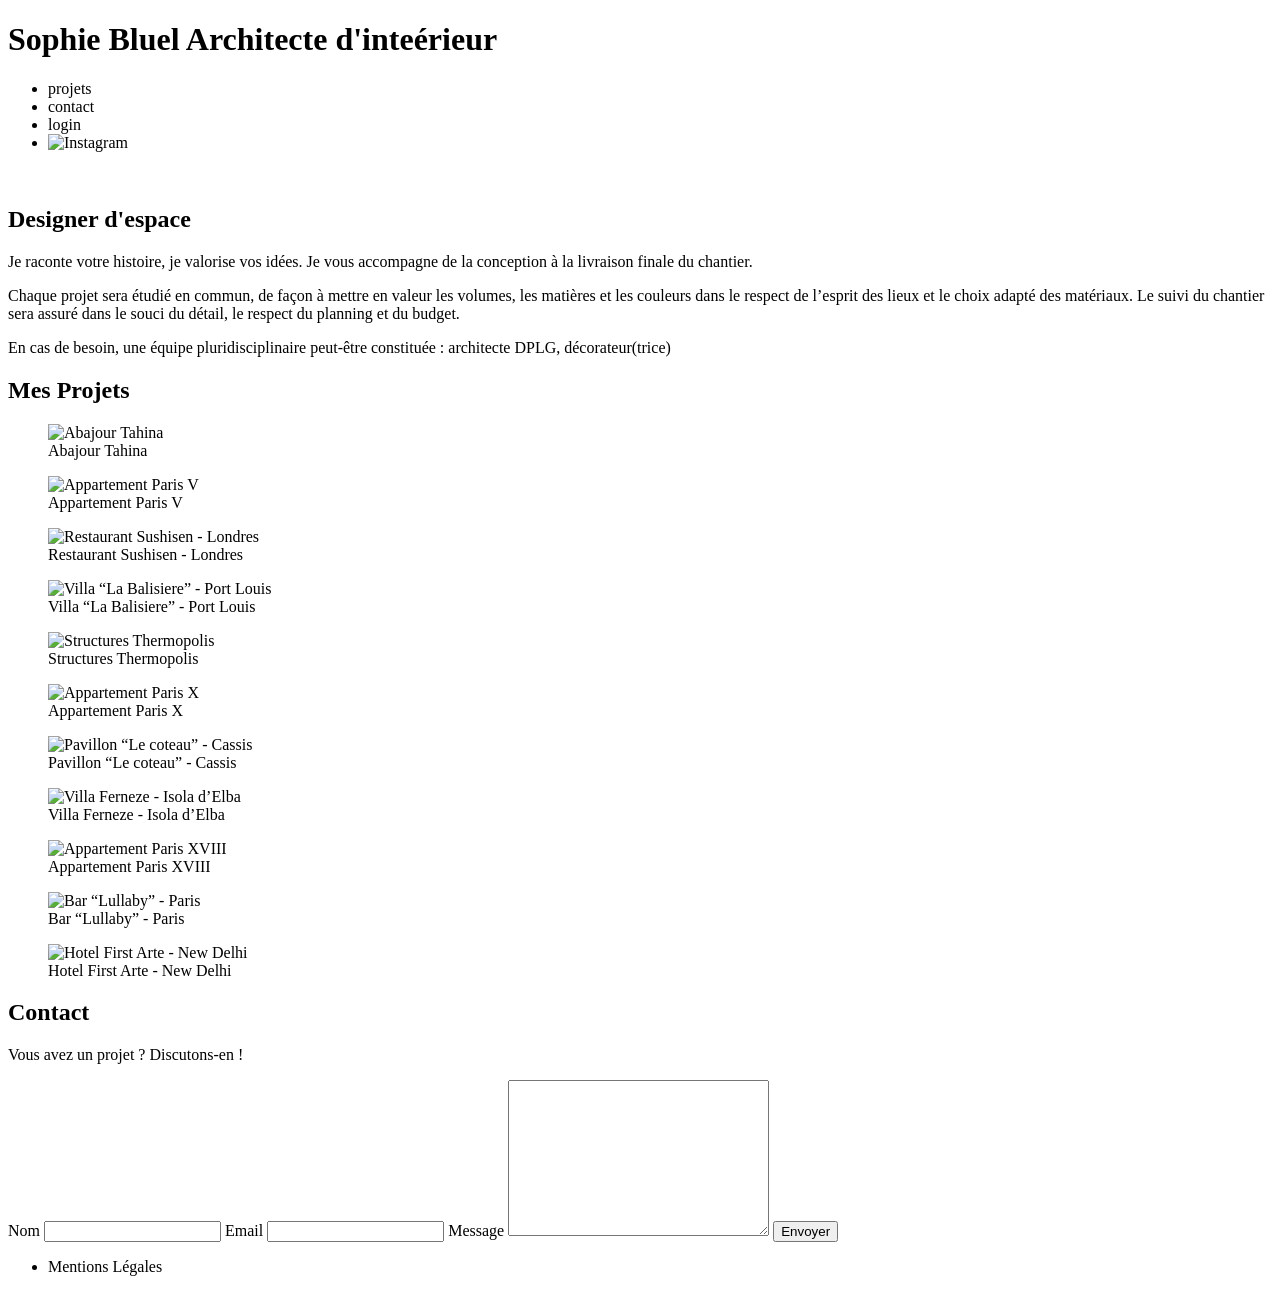
==== FrontEnd/index.html @ 28948b7d "portfolio" ====
<!DOCTYPE html>
<html lang="fr">

<head>
	<meta charset="UTF-8">
	<title>Sophie Bluel - Architecte d'intérieur</title>
	<meta name="viewport" content="width=device-width, initial-scale=1.0">
	<link rel="preconnect" href="https://fonts.googleapis.com">
	<link rel="preconnect" href="https://fonts.gstatic.com" crossorigin>
	<link href="https://fonts.googleapis.com/css2?family=Syne:wght@700;800&family=Work+Sans&display=swap"
		rel="stylesheet">
	<meta name="description" content="">
	<link rel="stylesheet" href="./assets/style.css">
</head>

<body>
	<header>
		<h1>Sophie Bluel <span>Architecte d'inteérieur</span></h1>
		<nav>
			<ul>
				<li>projets</li>
				<li>contact</li>
				<li>login</li>
				<li><img src="./assets/icons/instagram.png" alt="Instagram"></li>
			</ul>
		</nav>
	</header>
	<main>
		<section id="introduction">
			<figure>
				<img src="./assets/images/sophie-bluel.png" alt="">
			</figure>
			<article>
				<h2>Designer d'espace</h2>
				<p>Je raconte votre histoire, je valorise vos idées. Je vous accompagne de la conception à la livraison
					finale du chantier.</p>
				<p>Chaque projet sera étudié en commun, de façon à mettre en valeur les volumes, les matières et les
					couleurs dans le respect de l’esprit des lieux et le choix adapté des matériaux. Le suivi du
					chantier sera assuré dans le souci du détail, le respect du planning et du budget.</p>
				<p>En cas de besoin, une équipe pluridisciplinaire peut-être constituée : architecte DPLG,
					décorateur(trice)</p>
			</article>
		</section>
		<section id="portfolio">
			<h2>Mes Projets</h2>
			<div class="gallery">
				<figure>
					<img src="assets/images/abajour-tahina.png" alt="Abajour Tahina">
					<figcaption>Abajour Tahina</figcaption>
				</figure>
				<figure>
					<img src="assets/images/appartement-paris-v.png" alt="Appartement Paris V">
					<figcaption>Appartement Paris V</figcaption>
				</figure>
				<figure>
					<img src="assets/images/restaurant-sushisen-londres.png" alt="Restaurant Sushisen - Londres">
					<figcaption>Restaurant Sushisen - Londres</figcaption>
				</figure>
				<figure>
					<img src="assets/images/la-balisiere.png" alt="Villa “La Balisiere” - Port Louis">
					<figcaption>Villa “La Balisiere” - Port Louis</figcaption>
				</figure>
				<figure>
					<img src="assets/images/structures-thermopolis.png" alt="Structures Thermopolis">
					<figcaption>Structures Thermopolis</figcaption>
				</figure>
				<figure>
					<img src="assets/images/appartement-paris-x.png" alt="Appartement Paris X">
					<figcaption>Appartement Paris X</figcaption>
				</figure>
				<figure>
					<img src="assets/images/le-coteau-cassis.png" alt="Pavillon “Le coteau” - Cassis">
					<figcaption>Pavillon “Le coteau” - Cassis</figcaption>
				</figure>
				<figure>
					<img src="assets/images/villa-ferneze.png" alt="Villa Ferneze - Isola d’Elba">
					<figcaption>Villa Ferneze - Isola d’Elba</figcaption>
				</figure>
				<figure>
					<img src="assets/images/appartement-paris-xviii.png" alt="Appartement Paris XVIII">
					<figcaption>Appartement Paris XVIII</figcaption>
				</figure>
				<figure>
					<img src="assets/images/bar-lullaby-paris.png" alt="Bar “Lullaby” - Paris">
					<figcaption>Bar “Lullaby” - Paris</figcaption>
				</figure>
				<figure>
					<img src="assets/images/hotel-first-arte-new-delhi.png" alt="Hotel First Arte - New Delhi">
					<figcaption>Hotel First Arte - New Delhi</figcaption>
				</figure>
			</div>
		</section>
		<section id="contact">
			<h2>Contact</h2>
			<p>Vous avez un projet ? Discutons-en !</p>
			<form action="#" method="post">
				<label for="name">Nom</label>
				<input type="text" name="name" id="name">
				<label for="email">Email</label>
				<input type="email" name="email" id="email">
				<label for="message">Message</label>
				<textarea name="message" id="message" cols="30" rows="10"></textarea>
				<input type="submit" value="Envoyer">
			</form>
		</section>
	</main>

	<footer>
		<nav>
			<ul>
				<li>Mentions Légales</li>
			</ul>
		</nav>
	</footer>
</body>

</html>
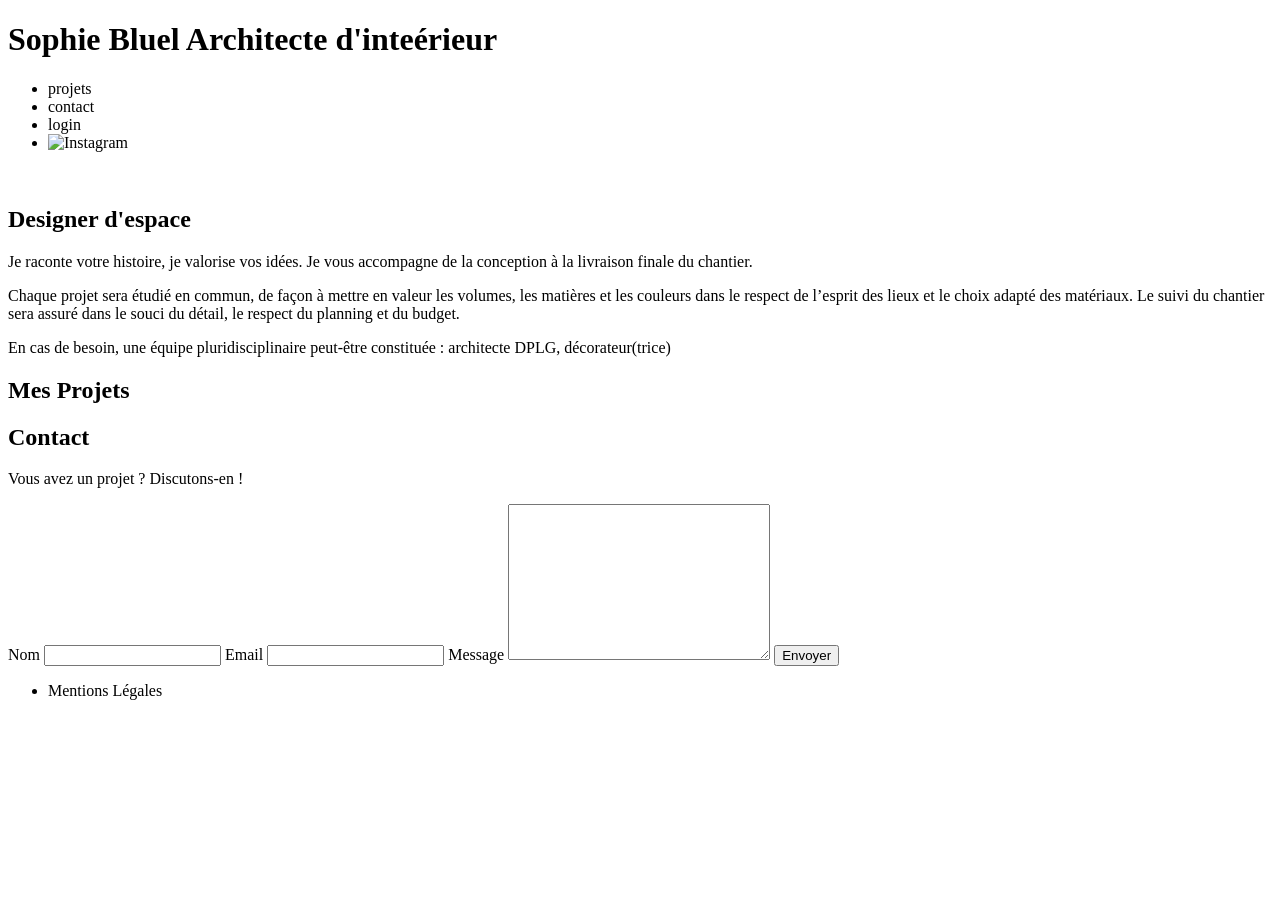
==== commit e576a695: "fetch" ====
--- a/FrontEnd/index.html
+++ b/FrontEnd/index.html
@@ -11,6 +11,7 @@
 		rel="stylesheet">
 	<meta name="description" content="">
 	<link rel="stylesheet" href="./assets/style.css">
+	<script src="galerie.js"></script>
 </head>
 
 <body>
@@ -44,7 +45,8 @@
 		<section id="portfolio">
 			<h2>Mes Projets</h2>
 			<div class="gallery">
-				<figure>
+
+				<!--<figure>
 					<img src="assets/images/abajour-tahina.png" alt="Abajour Tahina">
 					<figcaption>Abajour Tahina</figcaption>
 				</figure>
@@ -87,7 +89,8 @@
 				<figure>
 					<img src="assets/images/hotel-first-arte-new-delhi.png" alt="Hotel First Arte - New Delhi">
 					<figcaption>Hotel First Arte - New Delhi</figcaption>
-				</figure>
+				</figure>-->
+
 			</div>
 		</section>
 		<section id="contact">
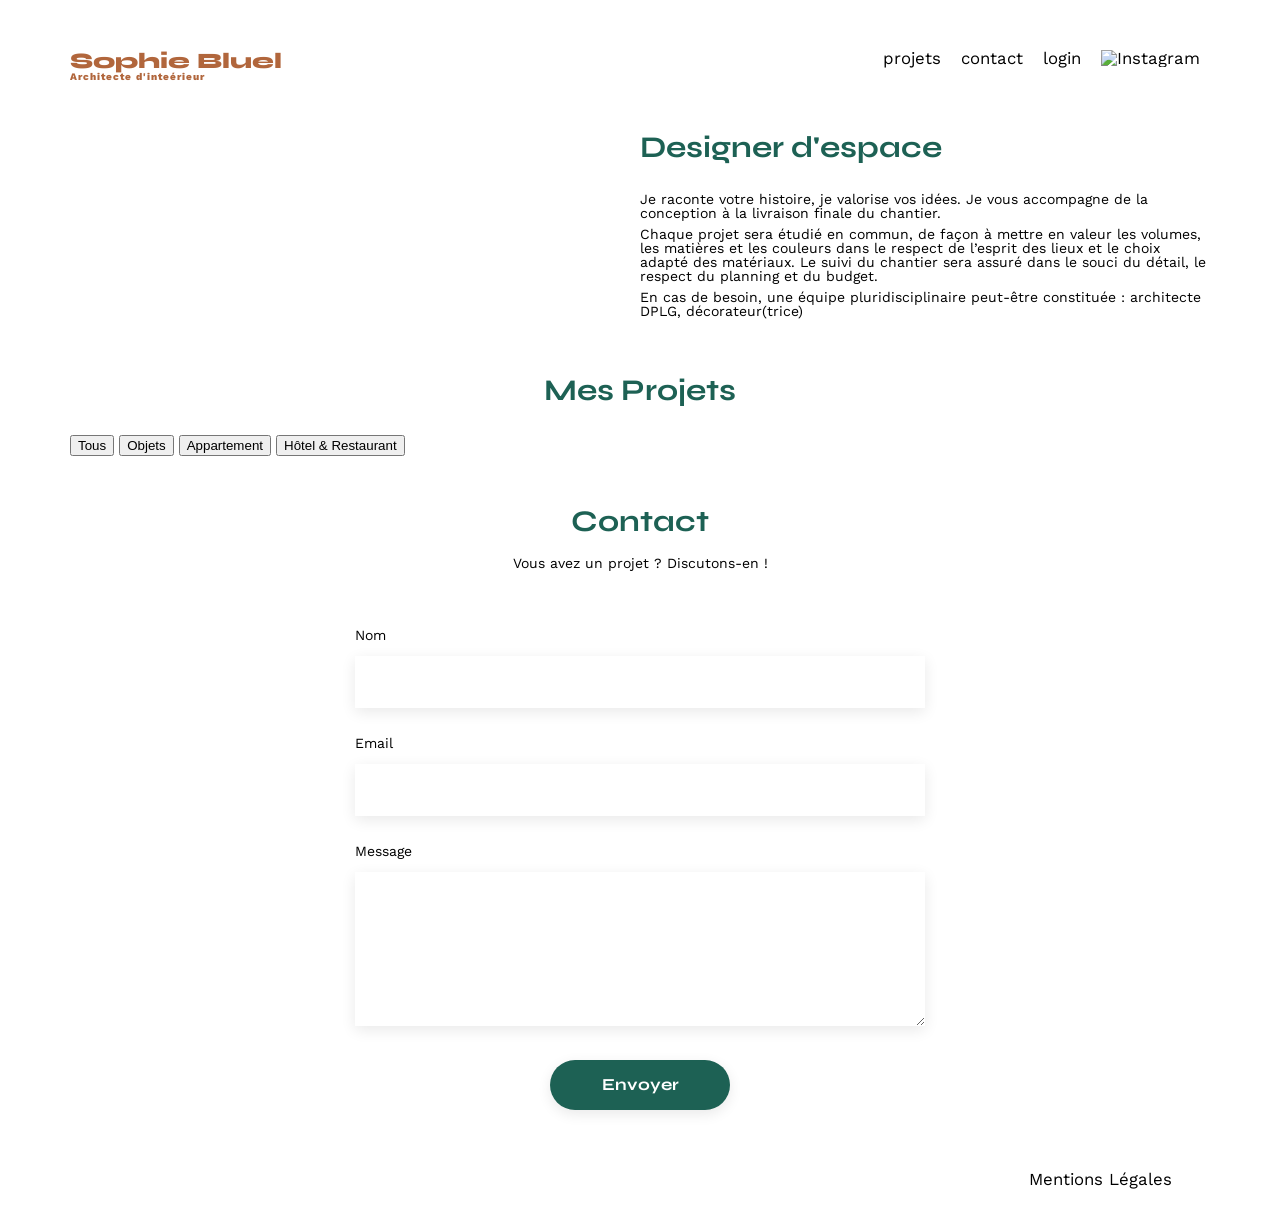
==== commit 4be1c43f: "button" ====
--- a/FrontEnd/index.html
+++ b/FrontEnd/index.html
@@ -44,6 +44,14 @@
 		</section>
 		<section id="portfolio">
 			<h2>Mes Projets</h2>
+			<div id="filters">
+				<button class="filter-btn active" data-filter="all">Tous</button>
+				<button class="filter-btn" data-filter="objets">Objets</button>
+				<button class="filter-btn" data-filter="appartement">Appartement</button>
+				<button class="filter-btn" data-filter="hotel">Hôtel &amp; Restaurant</button>
+			</div>
+
+
 			<div class="gallery">
 
 				<!--<figure>
--- a/FrontEnd/assets/style.css
+++ b/FrontEnd/assets/style.css
@@ -0,0 +1,311 @@
+/* http://meyerweb.com/eric/tools/css/reset/
+   v2.0 | 20110126
+   License: none (public domain)
+*/
+
+html,
+body,
+div,
+span,
+applet,
+object,
+iframe,
+h1,
+h2,
+h3,
+h4,
+h5,
+h6,
+p,
+blockquote,
+pre,
+a,
+abbr,
+acronym,
+address,
+big,
+cite,
+code,
+del,
+dfn,
+em,
+img,
+ins,
+kbd,
+q,
+s,
+samp,
+small,
+strike,
+strong,
+sub,
+sup,
+tt,
+var,
+b,
+u,
+i,
+center,
+dl,
+dt,
+dd,
+ol,
+ul,
+li,
+fieldset,
+form,
+label,
+legend,
+table,
+caption,
+tbody,
+tfoot,
+thead,
+tr,
+th,
+td,
+article,
+aside,
+canvas,
+details,
+embed,
+figure,
+figcaption,
+footer,
+header,
+hgroup,
+menu,
+nav,
+output,
+ruby,
+section,
+summary,
+time,
+mark,
+audio,
+video {
+	margin: 0;
+	padding: 0;
+	border: 0;
+	font-size: 100%;
+	font: inherit;
+	vertical-align: baseline;
+}
+
+/* HTML5 display-role reset for older browsers */
+article,
+aside,
+details,
+figcaption,
+figure,
+footer,
+header,
+hgroup,
+menu,
+nav,
+section {
+	display: block;
+}
+
+body {
+	line-height: 1;
+}
+
+ol,
+ul {
+	list-style: none;
+}
+
+blockquote,
+q {
+	quotes: none;
+}
+
+blockquote:before,
+blockquote:after,
+q:before,
+q:after {
+	content: '';
+	content: none;
+}
+
+table {
+	border-collapse: collapse;
+	border-spacing: 0;
+}
+
+/** end reset css**/
+body {
+	max-width: 1140px;
+	margin: auto;
+	font-family: 'Work Sans';
+	font-size: 14px;
+}
+
+header {
+	display: flex;
+	justify-content: space-between;
+	margin: 50px 0
+}
+
+section {
+	margin: 50px 0
+}
+
+h1 {
+	display: flex;
+	flex-direction: column;
+	font-family: 'Syne';
+	font-size: 22px;
+	font-weight: 800;
+	color: #B1663C
+}
+
+h1>span {
+	font-family: 'Work Sans';
+	font-size: 10px;
+	letter-spacing: 0.1em;
+	;
+}
+
+h2 {
+	font-family: 'Syne';
+	font-weight: 700;
+	font-size: 30px;
+	color: #1D6154
+}
+
+nav ul {
+	display: flex;
+	align-items: center;
+	list-style-type: none;
+
+}
+
+nav li {
+	padding: 0 10px;
+	font-size: 1.2em;
+}
+
+li:hover {
+	color: #B1663C;
+}
+
+#introduction {
+	display: flex;
+	align-items: center;
+}
+
+#introduction figure {
+	flex: 1
+}
+
+#introduction img {
+	display: block;
+	margin: auto;
+	width: 80%;
+}
+
+#introduction article {
+	flex: 1
+}
+
+#introduction h2 {
+	margin-bottom: 1em;
+}
+
+#introduction p {
+	margin-bottom: 0.5em;
+}
+
+#portfolio h2 {
+	text-align: center;
+	margin-bottom: 1em;
+}
+
+.filters {
+	display: flex;
+	justify-content: center;
+	padding-bottom: 20px;
+	gap: 10px;
+}
+
+.filters button {
+	border: solid 1px #1D6154;
+	border-radius: 10px;
+	background-color: inherit;
+	color: #1D6154;
+	padding: 3px 10px;
+}
+
+.filters button:hover {
+	background-color: #1D6154;
+	color: white;
+}
+
+.gallery {
+	width: 100%;
+	display: grid;
+	grid-template-columns: 1fr 1fr 1fr;
+	grid-column-gap: 20px;
+	grid-row-gap: 20px;
+}
+
+.gallery img {
+	width: 100%;
+
+}
+
+#contact {
+	width: 50%;
+	margin: auto;
+}
+
+#contact>* {
+	text-align: center;
+
+}
+
+#contact h2 {
+	margin-bottom: 20px;
+}
+
+#contact form {
+	text-align: left;
+	margin-top: 30px;
+	display: flex;
+	flex-direction: column;
+}
+
+#contact input {
+	height: 50px;
+	font-size: 1.2em;
+	border: none;
+	box-shadow: 0px 4px 14px rgba(0, 0, 0, 0.09);
+}
+
+#contact label {
+	margin: 2em 0 1em 0;
+}
+
+#contact textarea {
+	border: none;
+	box-shadow: 0px 4px 14px rgba(0, 0, 0, 0.09);
+}
+
+input[type="submit"] {
+	font-family: 'Syne';
+	font-weight: 700;
+	color: white;
+	background-color: #1D6154;
+	margin: 2em auto;
+	width: 180px;
+	text-align: center;
+	border-radius: 60px;
+}
+
+footer nav ul {
+	display: flex;
+	justify-content: flex-end;
+	margin: 2em
+}
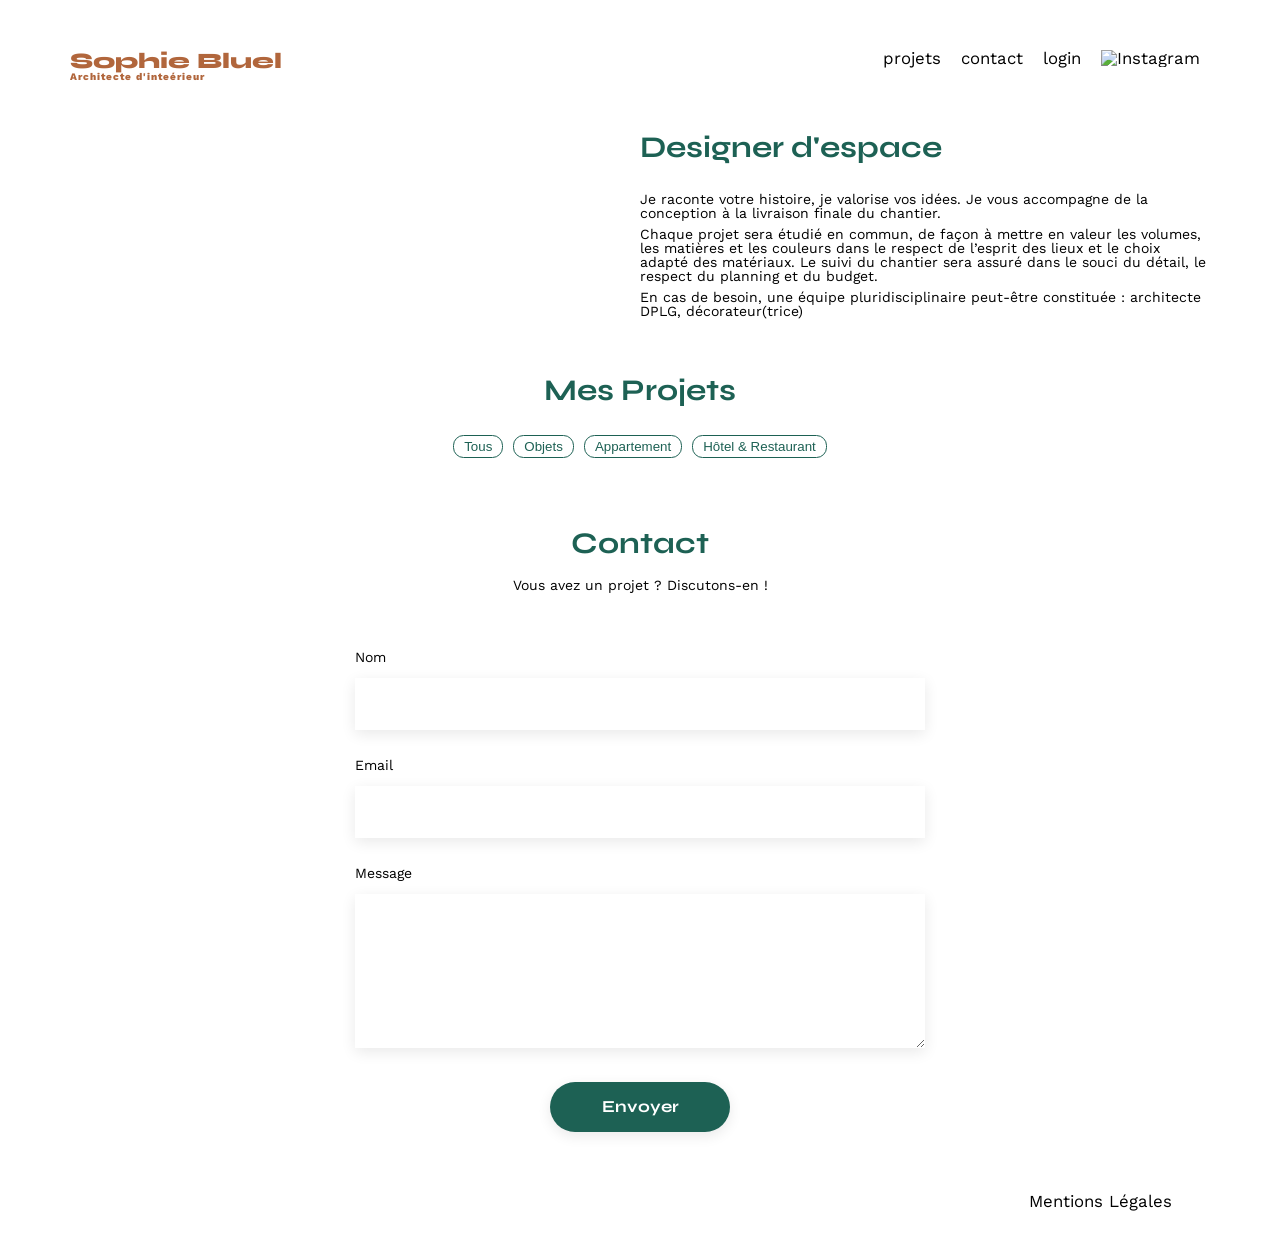
==== commit c174f3c2: "crétaion de div class filter avec boutons" ====
--- a/FrontEnd/index.html
+++ b/FrontEnd/index.html
@@ -24,6 +24,7 @@
 				<li>login</li>
 				<li><img src="./assets/icons/instagram.png" alt="Instagram"></li>
 			</ul>
+
 		</nav>
 	</header>
 	<main>
@@ -44,11 +45,11 @@
 		</section>
 		<section id="portfolio">
 			<h2>Mes Projets</h2>
-			<div id="filters">
-				<button class="filter-btn active" data-filter="all">Tous</button>
-				<button class="filter-btn" data-filter="objets">Objets</button>
-				<button class="filter-btn" data-filter="appartement">Appartement</button>
-				<button class="filter-btn" data-filter="hotel">Hôtel &amp; Restaurant</button>
+			<div class="filters">
+				<button class="filter-tous" data-filter="all">Tous</button>
+				<button class="filter-objets" data-filter="objets">Objets</button>
+				<button class=".filter-appartements" data-filter="appartement">Appartement</button>
+				<button class="filter-hotel-restaurants" data-filter="hotel">Hôtel &amp; Restaurant</button>
 			</div>
 
 
--- a/FrontEnd/assets/style.css
+++ b/FrontEnd/assets/style.css
@@ -232,7 +232,7 @@
 
 .filters button {
 	border: solid 1px #1D6154;
-	border-radius: 10px;
+	border-radius: 10.5px;
 	background-color: inherit;
 	color: #1D6154;
 	padding: 3px 10px;
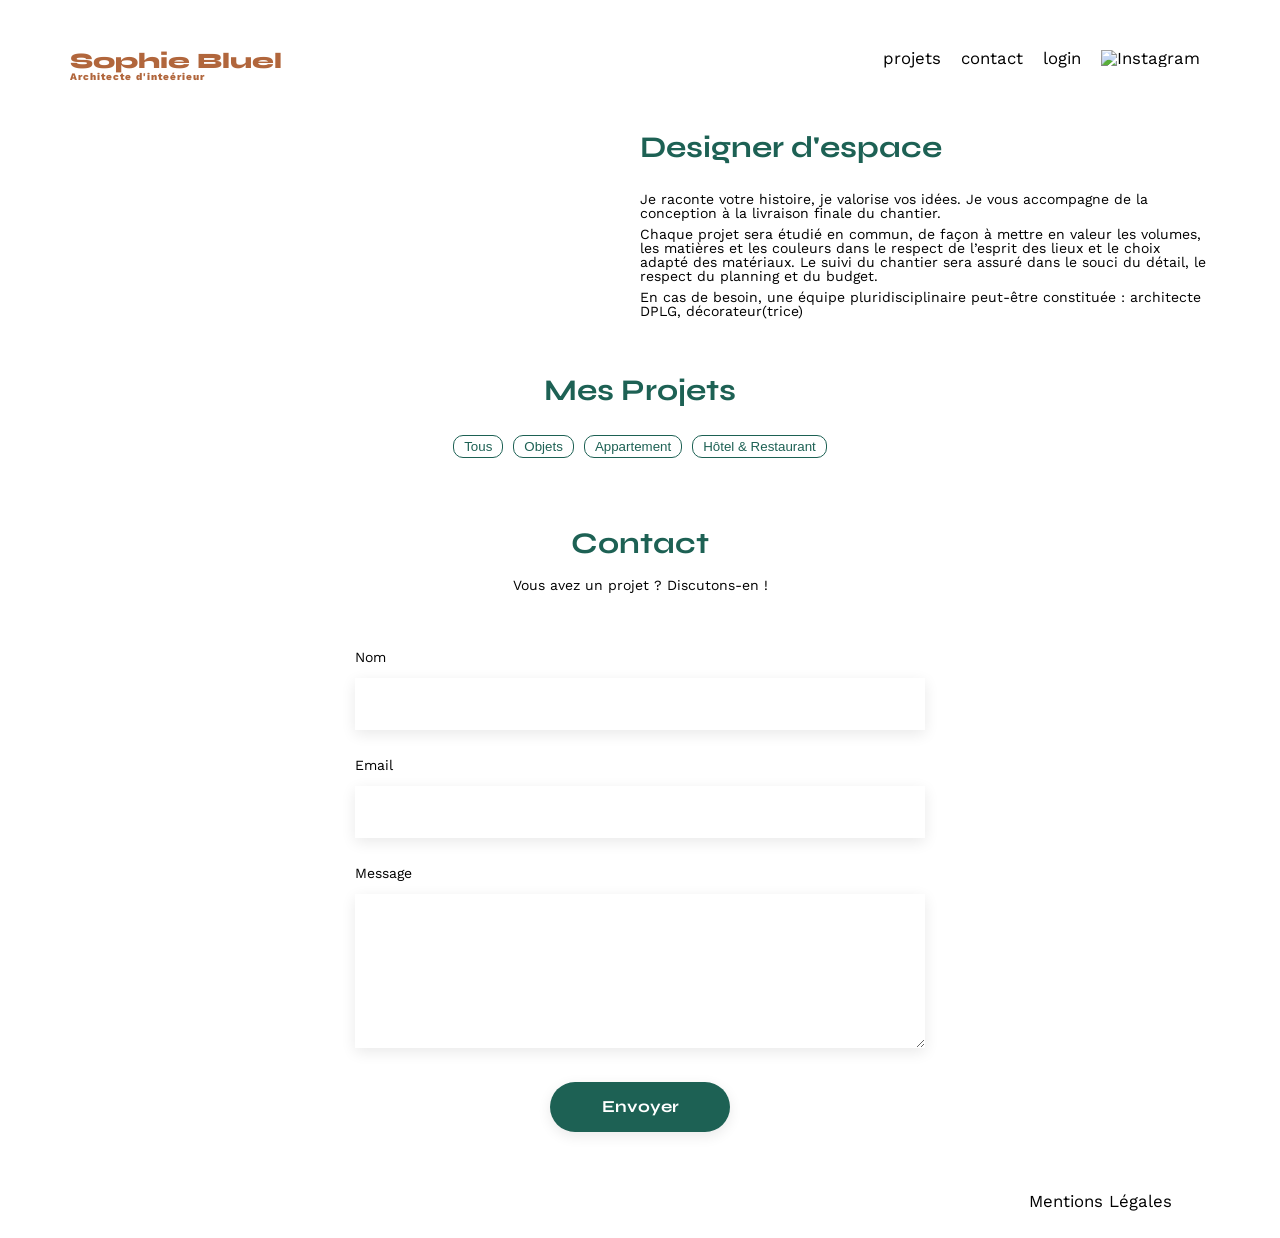
==== commit 6fae56d9: "script" ====
--- a/FrontEnd/index.html
+++ b/FrontEnd/index.html
@@ -118,12 +118,14 @@
 	</main>
 
 	<footer>
+
 		<nav>
 			<ul>
 				<li>Mentions Légales</li>
 			</ul>
 		</nav>
 	</footer>
+	<script src="assets/galerie.js"></script>
 </body>
 
 </html>
--- a/FrontEnd/assets/style.css
+++ b/FrontEnd/assets/style.css
@@ -232,7 +232,7 @@
 
 .filters button {
 	border: solid 1px #1D6154;
-	border-radius: 10.5px;
+	border-radius: 10px;
 	background-color: inherit;
 	color: #1D6154;
 	padding: 3px 10px;
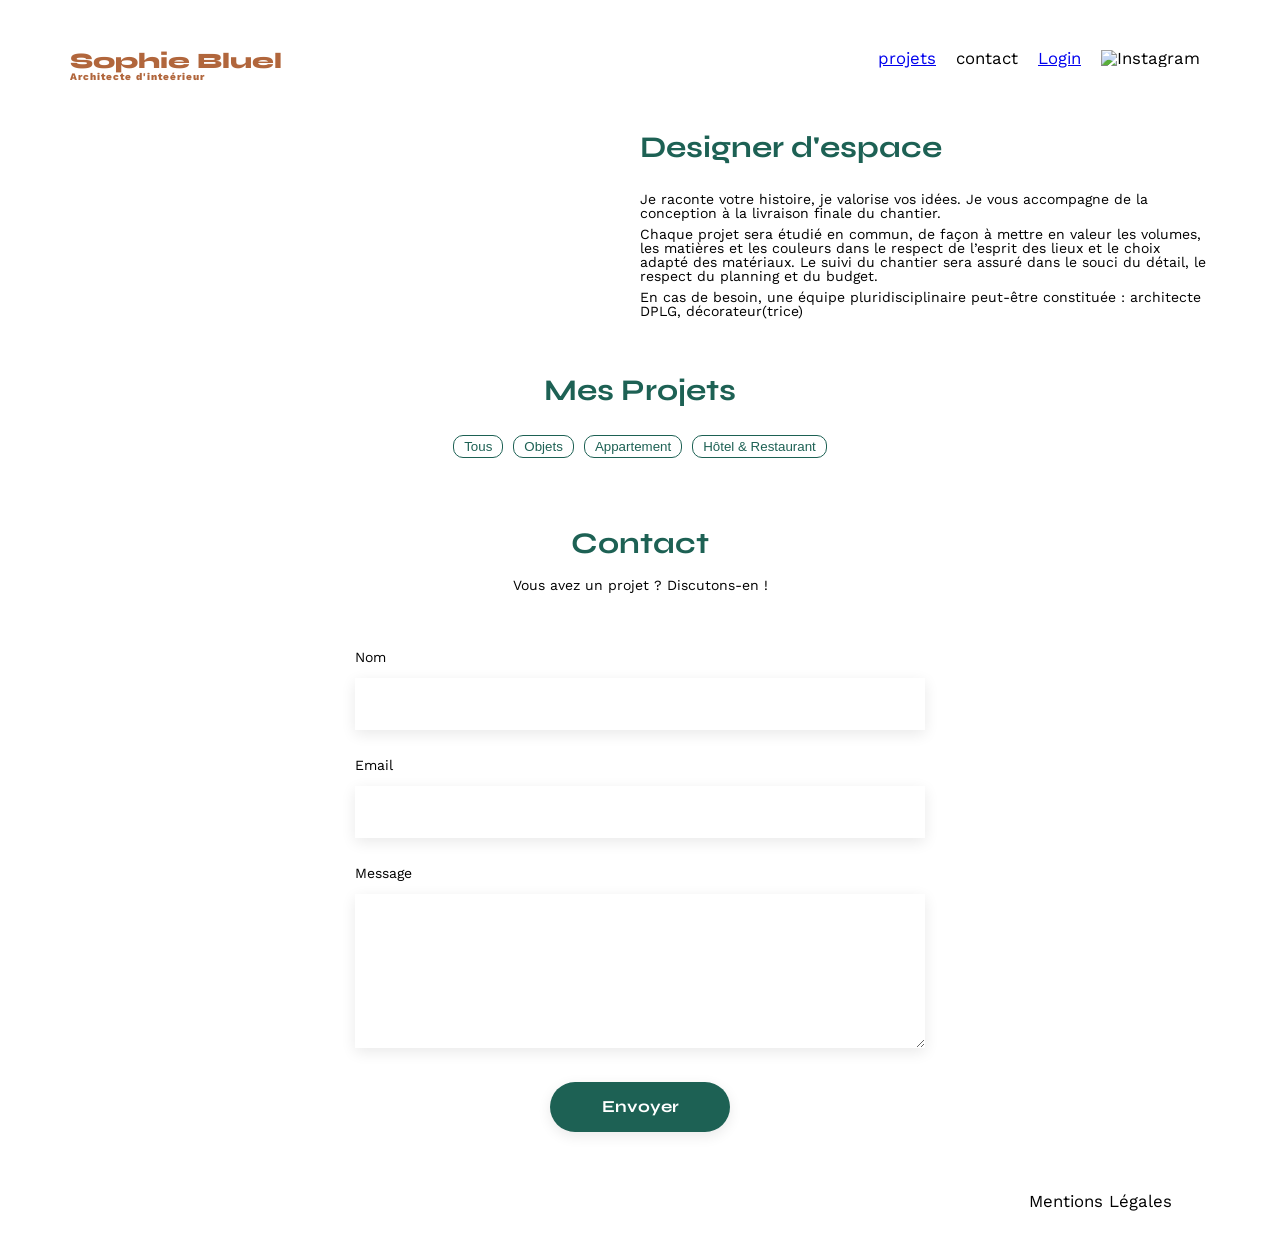
==== commit e89e78b6: "lien <a> pour li> de la nav" ====
--- a/FrontEnd/index.html
+++ b/FrontEnd/index.html
@@ -11,7 +11,8 @@
 		rel="stylesheet">
 	<meta name="description" content="">
 	<link rel="stylesheet" href="./assets/style.css">
-	<script src="galerie.js"></script>
+
+	<script src="assets/galerie.js"></script>
 </head>
 
 <body>
@@ -19,9 +20,9 @@
 		<h1>Sophie Bluel <span>Architecte d'inteérieur</span></h1>
 		<nav>
 			<ul>
-				<li>projets</li>
+				<li> <a href=index.html>projets</a></li>
 				<li>contact</li>
-				<li>login</li>
+				<li><a href="login.html">Login</a></li>
 				<li><img src="./assets/icons/instagram.png" alt="Instagram"></li>
 			</ul>
 
@@ -46,10 +47,10 @@
 		<section id="portfolio">
 			<h2>Mes Projets</h2>
 			<div class="filters">
-				<button class="filter-tous" data-filter="all">Tous</button>
-				<button class="filter-objets" data-filter="objets">Objets</button>
-				<button class=".filter-appartements" data-filter="appartement">Appartement</button>
-				<button class="filter-hotel-restaurants" data-filter="hotel">Hôtel &amp; Restaurant</button>
+				<button class="filter-tous" data-tous="all">Tous</button>
+				<button class="filter-objets" data-objet="objets">Objets</button>
+				<button class="filter-appartements" data-appartement="appartement">Appartement</button>
+				<button class="filter-hotel-restaurants" data-hotel-restaurant="hotel">Hôtel &amp; Restaurant</button>
 			</div>
 
 
@@ -125,7 +126,7 @@
 			</ul>
 		</nav>
 	</footer>
-	<script src="assets/galerie.js"></script>
+
 </body>
 
 </html>
